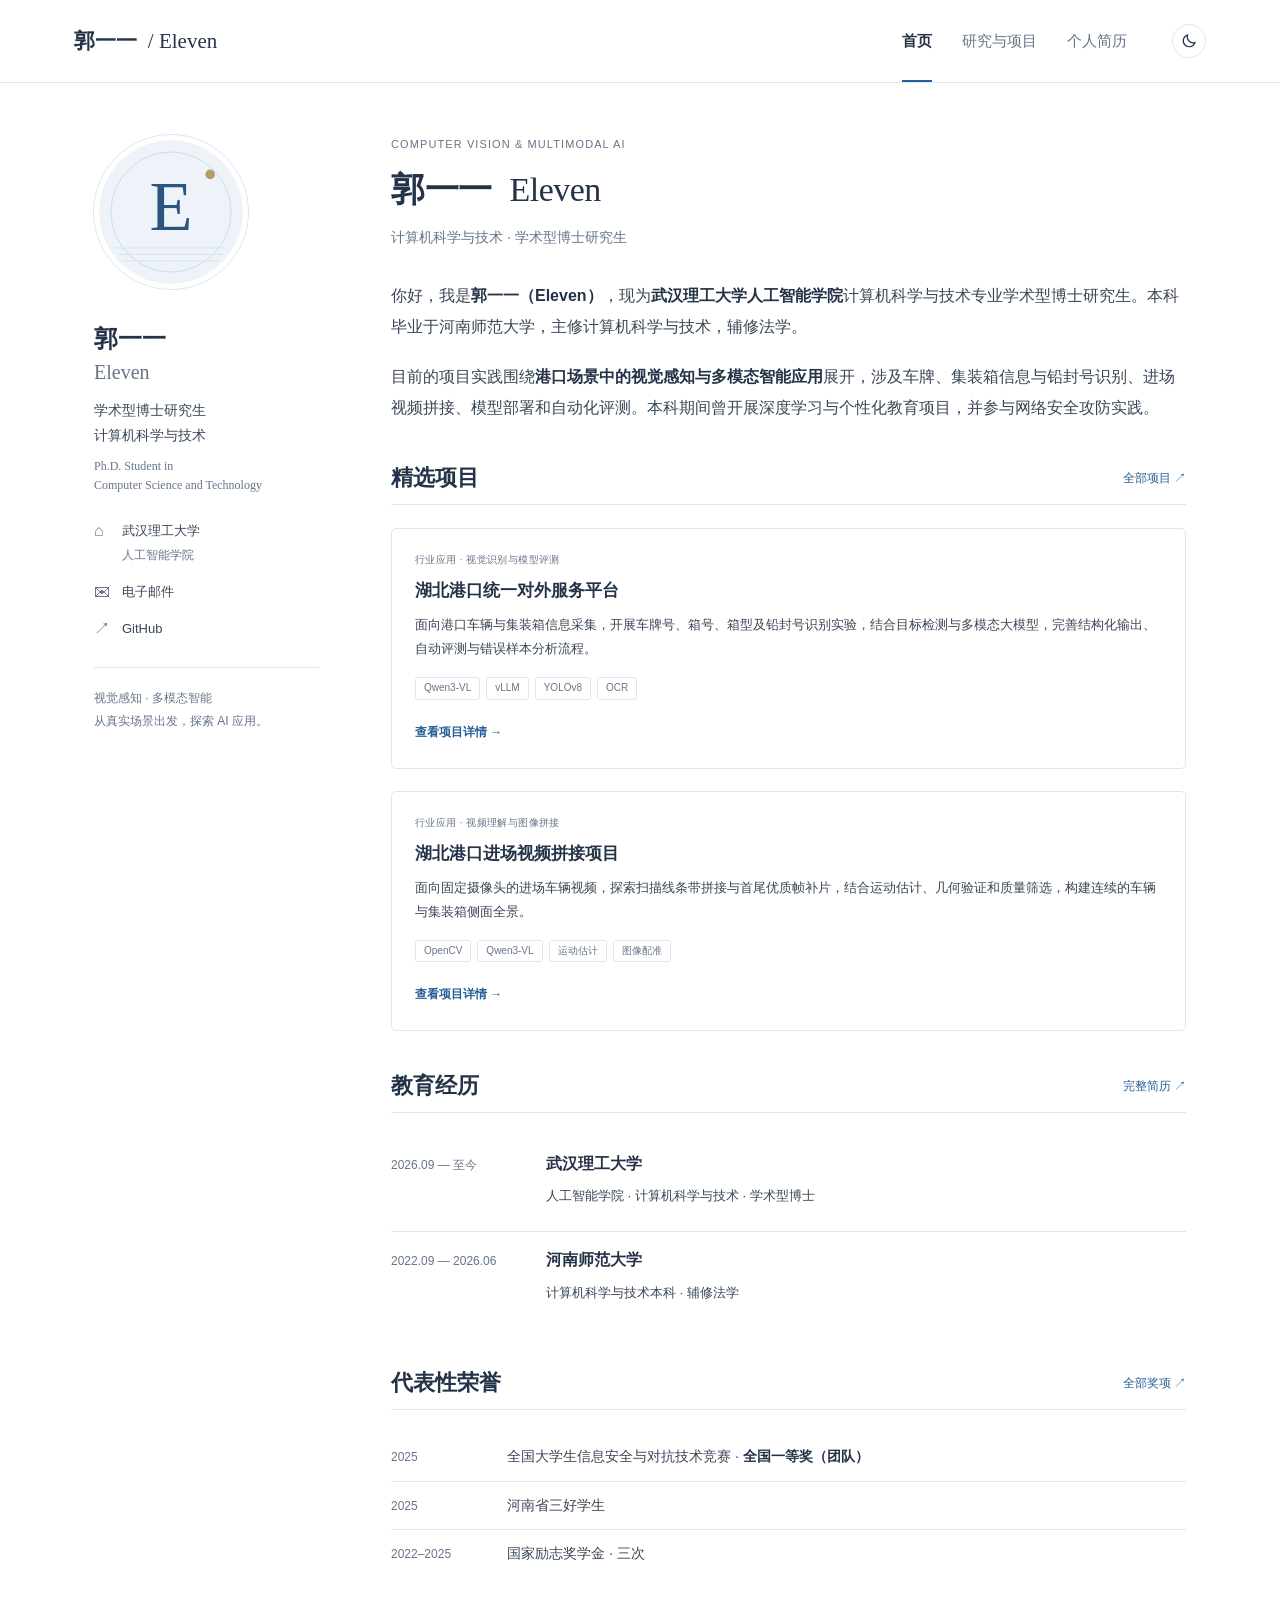
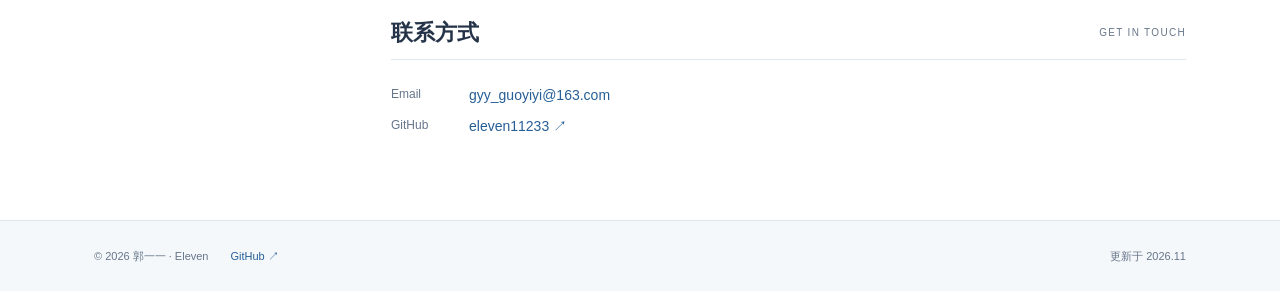
==== index.html @ 4674da3d "Publish Eleven's academic homepage with project details and CV" ====
<!doctype html>
<html lang="zh-CN"><head><meta charset="utf-8"><meta name="viewport" content="width=device-width,initial-scale=1"><meta name="description" content="郭一一 Eleven，武汉理工大学人工智能学院计算机科学与技术学术型博士研究生。"><meta name="color-scheme" content="light dark"><title>首页 · 郭一一 Eleven</title><link rel="icon" href="avatar.svg" type="image/svg+xml"><script src="site.js"></script><link rel="stylesheet" href="style.css"></head>
<body><a class="skip-link" href="#content">跳转到正文</a><header class="masthead"><div class="masthead-inner"><a class="brand" href="index.html">郭一一 <span>/ Eleven</span></a><nav aria-label="主导航"><a href="index.html" aria-current="page">首页</a><a href="research/index.html">研究与项目</a><a href="cv/index.html">个人简历</a></nav><button class="theme-toggle" type="button" aria-label="切换深色模式" aria-pressed="false"><svg width="18" height="18" viewBox="0 0 24 24" fill="none" stroke="currentColor" stroke-width="1.6" aria-hidden="true"><path d="M20 14a8 8 0 0 1-10-10 8 8 0 1 0 10 10Z"/></svg></button></div></header>
<div class="layout"><aside class="profile" aria-label="个人信息"><a href="index.html" class="avatar-link" aria-label="Eleven 首页"><img class="avatar" src="avatar.svg" width="154" height="154" alt="Eleven 的 E 字母头像"></a><div class="identity"><h2>郭一一 <span>Eleven</span></h2><p class="degree">学术型博士研究生<br>计算机科学与技术</p><p class="english-degree">Ph.D. Student in<br>Computer Science and Technology</p></div><div class="profile-links"><p><span class="link-symbol" aria-hidden="true">⌂</span><span>武汉理工大学<br><small>人工智能学院</small></span></p><a href="mailto:gyy_guoyiyi@163.com"><span class="link-symbol" aria-hidden="true">✉</span>电子邮件</a><a href="https://github.com/eleven11233"><span class="link-symbol" aria-hidden="true">↗</span>GitHub</a></div><div class="profile-note">视觉感知 · 多模态智能<br>从真实场景出发，探索 AI 应用。</div></aside>
<main id="content" tabindex="-1"><div class="page-heading"><p class="eyebrow">COMPUTER VISION & MULTIMODAL AI</p><h1>郭一一 <span>Eleven</span></h1><p class="page-subtitle">计算机科学与技术 · 学术型博士研究生</p></div>
<div class="introduction"><p>你好，我是<strong>郭一一（Eleven）</strong>，现为<strong>武汉理工大学人工智能学院</strong>计算机科学与技术专业学术型博士研究生。本科毕业于河南师范大学，主修计算机科学与技术，辅修法学。</p><p>目前的项目实践围绕<strong>港口场景中的视觉感知与多模态智能应用</strong>展开，涉及车牌、集装箱信息与铅封号识别、进场视频拼接、模型部署和自动化评测。本科期间曾开展深度学习与个性化教育项目，并参与网络安全攻防实践。</p></div>
<section aria-labelledby="selected"><div class="section-heading"><h2 id="selected">精选项目</h2><a href="research/index.html">全部项目 ↗</a></div><article class="project-card"><div class="project-body"><p class="eyebrow">行业应用 · 视觉识别与模型评测</p><h3><a href="research/port-vision/index.html">湖北港口统一对外服务平台</a></h3><p>面向港口车辆与集装箱信息采集，开展车牌号、箱号、箱型及铅封号识别实验，结合目标检测与多模态大模型，完善结构化输出、自动评测与错误样本分析流程。</p><ul class="tags" aria-label="技术关键词"><li>Qwen3-VL</li><li>vLLM</li><li>YOLOv8</li><li>OCR</li></ul><a class="text-link" href="research/port-vision/index.html">查看项目详情 →</a></div></article><article class="project-card"><div class="project-body"><p class="eyebrow">行业应用 · 视频理解与图像拼接</p><h3><a href="research/port-stitching/index.html">湖北港口进场视频拼接项目</a></h3><p>面向固定摄像头的进场车辆视频，探索扫描线条带拼接与首尾优质帧补片，结合运动估计、几何验证和质量筛选，构建连续的车辆与集装箱侧面全景。</p><ul class="tags" aria-label="技术关键词"><li>OpenCV</li><li>Qwen3-VL</li><li>运动估计</li><li>图像配准</li></ul><a class="text-link" href="research/port-stitching/index.html">查看项目详情 →</a></div></article></section>
<section aria-labelledby="education"><div class="section-heading"><h2 id="education">教育经历</h2><a href="cv/index.html">完整简历 ↗</a></div><div class="education-row"><span class="date">2026.09 — 至今</span><div><h3>武汉理工大学</h3><p>人工智能学院 · 计算机科学与技术 · 学术型博士</p></div></div><div class="education-row"><span class="date">2022.09 — 2026.06</span><div><h3>河南师范大学</h3><p>计算机科学与技术本科 · 辅修法学</p></div></div></section>
<section aria-labelledby="awards"><div class="section-heading"><h2 id="awards">代表性荣誉</h2><a href="cv/index.html#honors">全部奖项 ↗</a></div><ul class="award-list"><li><span class="award-year">2025</span><span>全国大学生信息安全与对抗技术竞赛 · <strong>全国一等奖（团队）</strong></span></li><li><span class="award-year">2025</span><span>河南省三好学生</span></li><li><span class="award-year">2022–2025</span><span>国家励志奖学金 · 三次</span></li></ul></section>
<section id="contact"><div class="section-heading"><h2>联系方式</h2><span>GET IN TOUCH</span></div><p class="contact-line"><span>Email</span><a href="mailto:gyy_guoyiyi@163.com">gyy_guoyiyi@163.com</a></p><p class="contact-line"><span>GitHub</span><a href="https://github.com/eleven11233">eleven11233 ↗</a></p></section></main></div><footer class="site-footer"><div><span>© 2026 郭一一 · Eleven</span><a href="https://github.com/eleven11233">GitHub ↗</a><span class="updated">更新于 2026.11</span></div></footer></body></html>
---- style.css ----
:root{color-scheme:light;--bg:#fff;--ink:#253348;--text:#394656;--muted:#66758a;--line:#dfe6ee;--soft:#f5f8fb;--accent:#265e96;--hover:#18436f;--header:rgba(255,255,255,.97)}
:root[data-theme="dark"]{color-scheme:dark;--bg:#151b24;--ink:#edf2f8;--text:#c7d1de;--muted:#9eafc3;--line:#354252;--soft:#202b39;--accent:#9ac5f1;--hover:#c6e0ff;--header:rgba(21,27,36,.97)}
*{box-sizing:border-box}html{scroll-behavior:smooth;scroll-padding-top:100px}body{margin:0;background:var(--bg);color:var(--text);font:16px/1.85 "Microsoft YaHei","PingFang SC",sans-serif;-webkit-font-smoothing:antialiased}a{color:var(--accent);text-decoration:none;text-underline-offset:4px}a:hover{color:var(--hover);text-decoration:underline}button{font:inherit;cursor:pointer}button:focus-visible,a:focus-visible{outline:3px solid var(--accent);outline-offset:4px}img{max-width:100%;height:auto}p{margin:0 0 1.15em}strong{font-weight:600;color:var(--ink)}h1,h2,h3{color:var(--ink)}h3{font-size:17px;line-height:1.65;font-weight:600;margin:0 0 9px}ul{padding-left:1.3em}li{padding-left:3px;margin:8px 0}.skip-link{position:fixed;z-index:10;top:-80px;left:15px;padding:8px 15px;background:var(--bg);border:1px solid var(--accent)}.skip-link:focus{top:10px}
.masthead{position:sticky;top:0;z-index:5;background:var(--header);border-bottom:1px solid var(--line)}.masthead-inner{max-width:1200px;margin:auto;min-height:82px;padding:0 34px;display:flex;align-items:center;gap:45px}.brand{color:var(--ink);font-size:21px;font-weight:600;white-space:nowrap}.brand span{font:21px Georgia,serif;font-weight:400;margin-left:5px}.masthead nav{display:flex;gap:30px;margin-left:auto;align-self:stretch}.masthead nav a{display:flex;align-items:center;font-size:15px;color:var(--muted);border-bottom:2px solid transparent;padding-top:2px}.masthead nav a[aria-current]{color:var(--ink);border-color:var(--accent);font-weight:600}.theme-toggle{width:34px;height:34px;display:grid;place-items:center;border:1px solid var(--line);border-radius:50%;background:var(--bg);color:var(--ink)}.theme-toggle:hover{background:var(--soft)}
.layout{display:grid;grid-template-columns:225px minmax(0,1fr);gap:72px;max-width:1160px;margin:52px auto 75px;padding:0 34px}.profile{position:sticky;top:121px;align-self:start}.avatar{display:block;border-radius:50%;margin-bottom:24px;border:5px solid var(--bg);outline:1px solid var(--line)}.avatar-link{display:inline-block}.profile h2{font-size:24px;margin:0 0 14px;line-height:1.3}.profile h2 span{display:block;font:20px Georgia,serif;margin-top:7px;color:var(--muted)}.degree{font-size:14px;line-height:1.8;margin-bottom:9px}.english-degree{font:12px/1.6 Georgia,serif;color:var(--muted);margin-bottom:23px}.profile-links{display:grid;gap:13px;font-size:13px}.profile-links p,.profile-links a{display:flex;align-items:flex-start;gap:10px;margin:0;color:var(--text)}.profile-links small{color:var(--muted);font-size:12px}.link-symbol{display:inline-block;min-width:18px;font-size:16px;line-height:1.5;color:var(--muted)}.profile-note{font-size:12px;line-height:1.9;color:var(--muted);border-top:1px solid var(--line);padding-top:19px;margin-top:26px}
main{min-width:0}main:focus{outline:none}.page-heading{margin:0 0 29px}.eyebrow{font-size:11px;letter-spacing:1.1px;color:var(--muted);margin:0 0 12px;line-height:1.7}h1{font-size:34px;letter-spacing:-.5px;line-height:1.4;margin:0 0 12px;font-weight:600}h1 span{font:34px Georgia,serif;margin-left:9px;font-weight:400}.page-subtitle{color:var(--muted);font-size:14px;margin:0}.introduction{line-height:1.95}.section-heading{display:flex;gap:16px;justify-content:space-between;align-items:center;border-bottom:1px solid var(--line);padding-bottom:10px;margin:39px 0 23px}.section-heading h2{font-size:22px;line-height:1.45;font-weight:600;margin:0}.section-heading>span{font-size:10px;letter-spacing:1.3px;color:var(--muted)}.section-heading>a{font-size:12px}
.project-card{display:block;border:1px solid var(--line);border-radius:5px;overflow:hidden;margin:22px 0;background:var(--bg)}.project-body{padding:22px 23px}.project-body .eyebrow{font-size:10px;letter-spacing:.4px;margin-bottom:9px}.project-body h3{font-size:17px;line-height:1.6}.project-body h3 a{color:var(--ink)}.project-body>p:not(.eyebrow){font-size:13px;line-height:1.85;margin-bottom:14px}.tags{display:flex;list-style:none;flex-wrap:wrap;gap:6px;padding:0;margin:16px 0}.tags li{font-size:10px;color:var(--muted);border:1px solid var(--line);border-radius:3px;padding:2px 8px;margin:0;line-height:1.65}.text-link{display:inline-flex;align-items:center;gap:9px;font-size:12px;font-weight:600}.education-row{display:grid;grid-template-columns:140px minmax(0,1fr);gap:15px;padding:15px 0;border-bottom:1px solid var(--line)}.education-row:last-child{border-bottom:0}.date{font-size:12px;color:var(--muted);padding-top:3px;font-variant-numeric:tabular-nums}.education-row h3{font-size:16px;margin:0 0 7px}.education-row p{font-size:13px;margin:0 0 8px}.award-list{list-style:none;margin:0;padding:0}.award-list li{display:grid;grid-template-columns:100px minmax(0,1fr);gap:16px;font-size:14px;padding:11px 0;margin:0;border-bottom:1px solid var(--line)}.award-list li:last-child{border-bottom:0}.award-year{font-size:12px;color:var(--muted);font-variant-numeric:tabular-nums;padding-top:2px}.contact-line{display:flex;gap:25px;font-size:14px;margin-bottom:5px}.contact-line>span{min-width:53px;color:var(--muted);font-size:12px}.site-footer{border-top:1px solid var(--line);background:var(--soft)}.site-footer>div{max-width:1160px;margin:auto;display:flex;gap:22px;padding:25px 34px;font-size:11px;color:var(--muted)}.updated{margin-left:auto}
.back-link{font-size:12px;display:inline-block;margin-bottom:25px}.detail-heading h1{font-size:30px;margin-top:7px}.lead{font-size:16px;line-height:1.95}.work-list{list-style:none;counter-reset:work;padding:0}.work-list>li{counter-increment:work;position:relative;padding-left:40px;margin:25px 0}.work-list>li::before{content:counter(work,decimal-leading-zero);position:absolute;left:0;top:3px;color:var(--accent);font:16px Georgia,serif}.work-list h3{font-size:17px}.work-list p{font-size:14px}.flow{display:flex;flex-wrap:wrap;gap:9px;margin:22px 0}.flow span{border:1px solid var(--line);background:var(--soft);padding:8px 12px;font-size:12px}.flow span:not(:last-child)::after{content:' →';margin-left:7px;color:var(--muted)}.metrics{display:grid;grid-template-columns:1fr 1fr;border-top:1px solid var(--line);border-bottom:1px solid var(--line);padding:24px 0;margin:18px 0}.metrics>div{display:flex;flex-direction:column;padding:0 20px}.metrics>div+div{border-left:1px solid var(--line)}.metrics strong{font:42px/1.3 Georgia,serif;color:var(--accent)}.metrics small{font-size:14px;margin-left:5px}.metrics span{font-size:12px;color:var(--muted);margin-top:6px}.caption{font-size:12px;color:var(--muted);line-height:1.85}.table-wrap{overflow-x:auto}table{border-collapse:collapse;width:100%;font-size:13px}th,td{border-bottom:1px solid var(--line);padding:12px 10px;text-align:left;vertical-align:top}thead{background:var(--soft)}th{font-weight:600;color:var(--ink)}table caption{text-align:left;font-size:12px;color:var(--muted);padding:0 0 10px}.next-project{display:flex;flex-direction:column;gap:6px;border-top:1px solid var(--line);margin-top:45px;padding-top:20px;font-size:11px;color:var(--muted)}.next-project span{font-size:15px;color:var(--accent)}.experience{margin-bottom:29px;padding-bottom:25px;border-bottom:1px solid var(--line)}.experience p,.experience li{font-size:14px}.experience .eyebrow,.meta{font-size:12px;color:var(--muted)}.experience:last-child{border-bottom:0}.print-button{display:inline-block;font-size:12px;color:var(--accent);background:var(--bg);border:1px solid var(--line);border-radius:3px;padding:6px 12px;margin-top:19px}#education article{margin:20px 0}#honors>ul{font-size:14px}#skills p,#service p{font-size:14px}
@media(min-width:1500px){.layout{margin-top:65px}}
@media(max-width:1020px){.layout{gap:35px;grid-template-columns:195px minmax(0,1fr)}.project-body{padding:18px}.project-body h3{font-size:16px}.masthead-inner{gap:25px}}
@media(max-width:760px){.masthead-inner{padding:0 22px;min-height:69px;gap:17px;flex-wrap:wrap}.brand,.brand span{font-size:18px}.masthead nav{gap:20px}.masthead nav a{font-size:13px}.layout{padding:0 24px;grid-template-columns:1fr;gap:35px;margin-top:30px}.profile{position:static;display:grid;grid-template-columns:105px 1fr;gap:0 21px;padding-bottom:23px;border-bottom:1px solid var(--line)}.avatar{width:100px;height:100px;margin:0}.profile h2{font-size:22px;margin-top:2px;margin-bottom:7px}.profile h2 span{display:inline;font-size:18px;margin-left:8px}.degree{font-size:12px;margin-bottom:0}.english-degree,.profile-note{display:none}.profile-links{grid-column:1/-1;display:flex;flex-wrap:wrap;gap:20px;margin-top:17px;font-size:12px}.profile-links p{flex-grow:1}.profile-links small{display:none}.profile-links p br{display:none}h1{font-size:30px}h1 span{font-size:30px}.site-footer>div{padding:22px 24px}.detail-heading h1{font-size:27px}}
@media(max-width:520px){.masthead-inner{padding:13px 20px;gap:8px 12px}.masthead nav{order:3;width:100%;gap:27px;margin-left:0;height:36px}.theme-toggle{margin-left:auto}.masthead nav a{font-size:13px}.layout{padding:0 21px;margin:25px auto 50px;gap:28px}.page-heading{margin-bottom:23px}.eyebrow{font-size:9px}h1,h1 span{font-size:28px}.section-heading{margin-top:31px}.section-heading h2{font-size:20px}.section-heading>span{font-size:8px;letter-spacing:.7px}.project-body{padding:21px}.project-body h3{font-size:18px}.project-body>p:not(.eyebrow){font-size:14px}.education-row{grid-template-columns:1fr;gap:5px}.award-list li{grid-template-columns:75px minmax(0,1fr);gap:12px}.award-year{font-size:11px}.site-footer>div{flex-wrap:wrap;gap:10px 20px}.updated{margin-left:0}.profile-links{gap:14px}.metrics strong{font-size:32px}.metrics>div{padding:0 12px}.detail-heading h1{font-size:25px}}
@media(prefers-reduced-motion:reduce){html{scroll-behavior:auto}}
@media print{:root,:root[data-theme="dark"]{--bg:white;--ink:#111;--text:#222;--muted:#555;--line:#ddd;--soft:#fafafa;--accent:#222}.masthead,.profile,.site-footer,.print-button,.back-link,.next-project,.skip-link{display:none!important}.layout{display:block;margin:0;padding:0}body{font-size:11px;line-height:1.6}h1{font-size:25px}.page-heading{margin-bottom:15px}.section-heading{margin:20px 0 12px}.section-heading h2{font-size:17px}.experience p,.experience li,#honors>ul,#skills p,#service p{font-size:11px}.experience{margin-bottom:15px;padding-bottom:12px}h2,h3{break-after:avoid}.education-row,.award-list li{break-inside:avoid}a{color:#222;text-decoration:none}@page{size:A4;margin:16mm}}
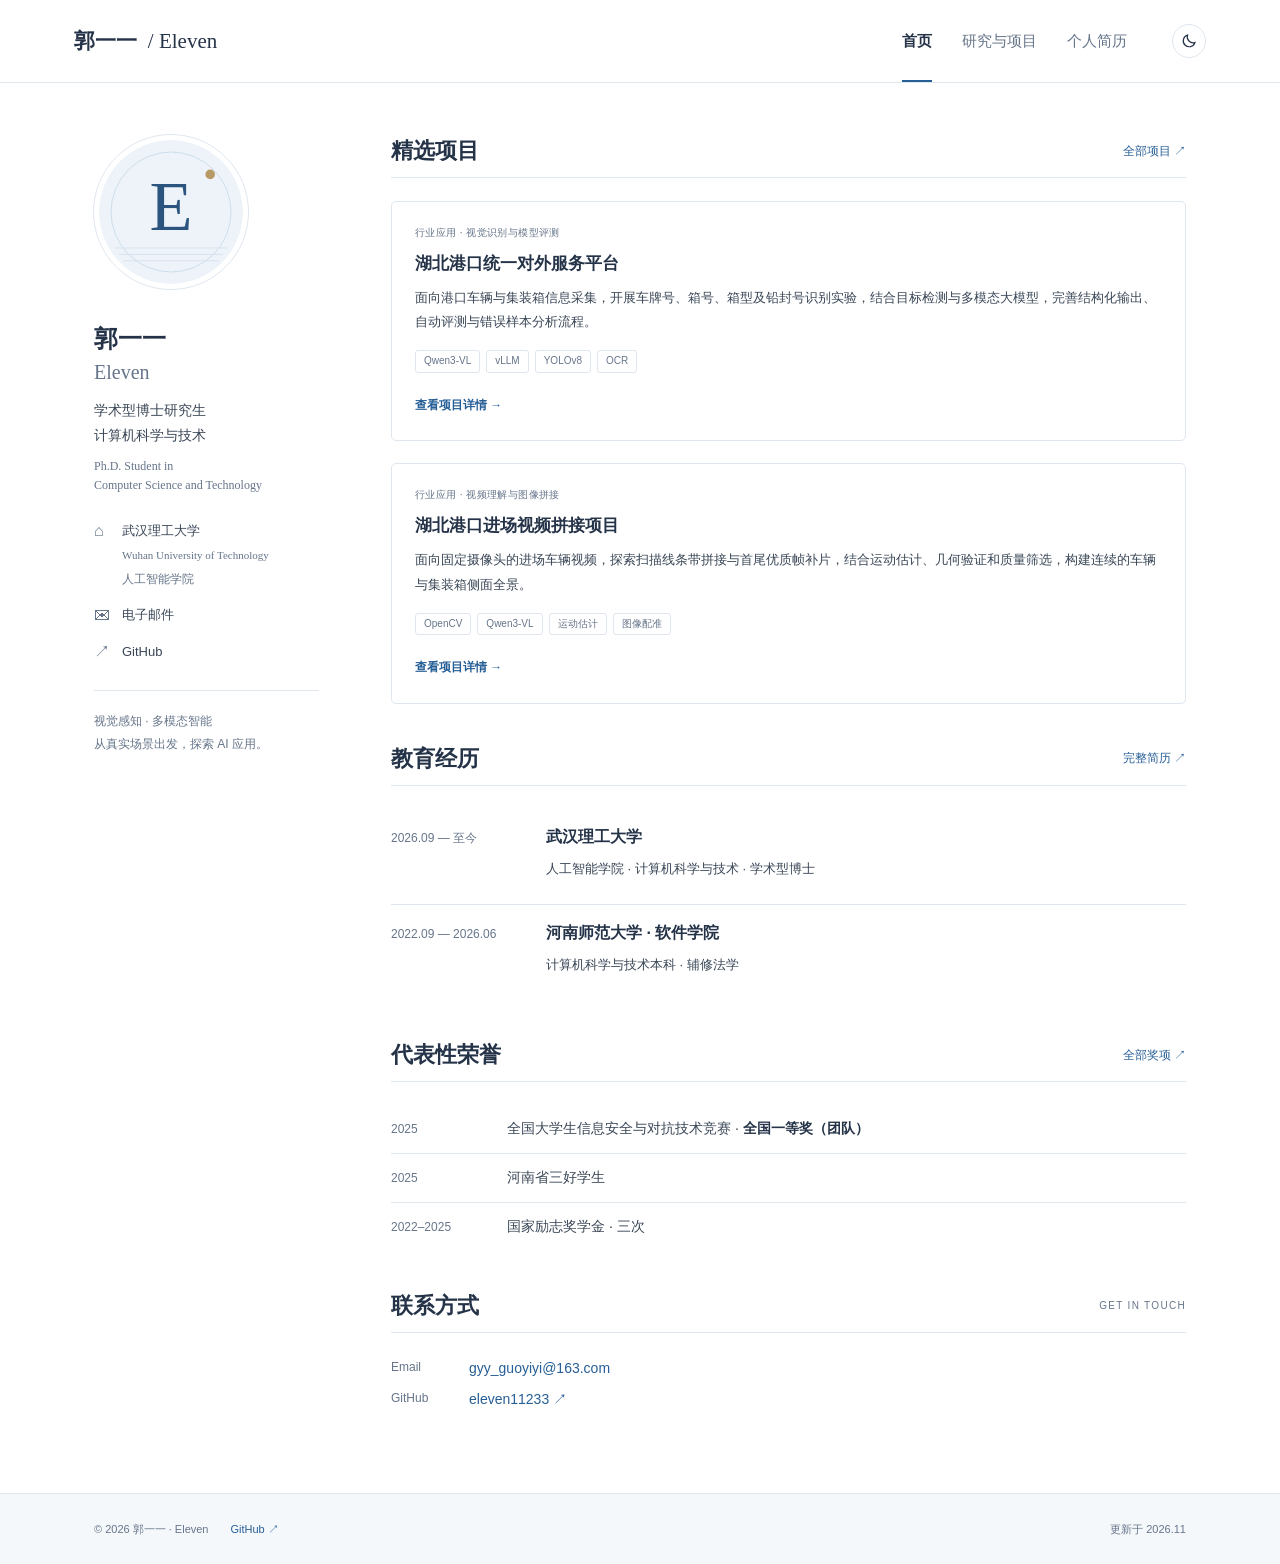
==== commit a7498d50: "Simplify homepage and update university affiliations" ====
--- a/index.html
+++ b/index.html
@@ -1,10 +1,9 @@
 <!doctype html>
 <html lang="zh-CN"><head><meta charset="utf-8"><meta name="viewport" content="width=device-width,initial-scale=1"><meta name="description" content="郭一一 Eleven，武汉理工大学人工智能学院计算机科学与技术学术型博士研究生。"><meta name="color-scheme" content="light dark"><title>首页 · 郭一一 Eleven</title><link rel="icon" href="avatar.svg" type="image/svg+xml"><script src="site.js"></script><link rel="stylesheet" href="style.css"></head>
 <body><a class="skip-link" href="#content">跳转到正文</a><header class="masthead"><div class="masthead-inner"><a class="brand" href="index.html">郭一一 <span>/ Eleven</span></a><nav aria-label="主导航"><a href="index.html" aria-current="page">首页</a><a href="research/index.html">研究与项目</a><a href="cv/index.html">个人简历</a></nav><button class="theme-toggle" type="button" aria-label="切换深色模式" aria-pressed="false"><svg width="18" height="18" viewBox="0 0 24 24" fill="none" stroke="currentColor" stroke-width="1.6" aria-hidden="true"><path d="M20 14a8 8 0 0 1-10-10 8 8 0 1 0 10 10Z"/></svg></button></div></header>
-<div class="layout"><aside class="profile" aria-label="个人信息"><a href="index.html" class="avatar-link" aria-label="Eleven 首页"><img class="avatar" src="avatar.svg" width="154" height="154" alt="Eleven 的 E 字母头像"></a><div class="identity"><h2>郭一一 <span>Eleven</span></h2><p class="degree">学术型博士研究生<br>计算机科学与技术</p><p class="english-degree">Ph.D. Student in<br>Computer Science and Technology</p></div><div class="profile-links"><p><span class="link-symbol" aria-hidden="true">⌂</span><span>武汉理工大学<br><small>人工智能学院</small></span></p><a href="mailto:gyy_guoyiyi@163.com"><span class="link-symbol" aria-hidden="true">✉</span>电子邮件</a><a href="https://github.com/eleven11233"><span class="link-symbol" aria-hidden="true">↗</span>GitHub</a></div><div class="profile-note">视觉感知 · 多模态智能<br>从真实场景出发，探索 AI 应用。</div></aside>
-<main id="content" tabindex="-1"><div class="page-heading"><p class="eyebrow">COMPUTER VISION & MULTIMODAL AI</p><h1>郭一一 <span>Eleven</span></h1><p class="page-subtitle">计算机科学与技术 · 学术型博士研究生</p></div>
-<div class="introduction"><p>你好，我是<strong>郭一一（Eleven）</strong>，现为<strong>武汉理工大学人工智能学院</strong>计算机科学与技术专业学术型博士研究生。本科毕业于河南师范大学，主修计算机科学与技术，辅修法学。</p><p>目前的项目实践围绕<strong>港口场景中的视觉感知与多模态智能应用</strong>展开，涉及车牌、集装箱信息与铅封号识别、进场视频拼接、模型部署和自动化评测。本科期间曾开展深度学习与个性化教育项目，并参与网络安全攻防实践。</p></div>
+<div class="layout"><aside class="profile" aria-label="个人信息"><a href="index.html" class="avatar-link" aria-label="Eleven 首页"><img class="avatar" src="avatar.svg" width="154" height="154" alt="Eleven 的 E 字母头像"></a><div class="identity"><h2>郭一一 <span>Eleven</span></h2><p class="degree">学术型博士研究生<br>计算机科学与技术</p><p class="english-degree">Ph.D. Student in<br>Computer Science and Technology</p></div><div class="profile-links"><p><span class="link-symbol" aria-hidden="true">⌂</span><span class="school-name">武汉理工大学<span class="school-en" lang="en">Wuhan University of Technology</span><small>人工智能学院</small></span></p><a href="mailto:gyy_guoyiyi@163.com"><span class="link-symbol" aria-hidden="true">✉</span>电子邮件</a><a href="https://github.com/eleven11233"><span class="link-symbol" aria-hidden="true">↗</span>GitHub</a></div><div class="profile-note">视觉感知 · 多模态智能<br>从真实场景出发，探索 AI 应用。</div></aside>
+<main id="content" tabindex="-1"><h1 class="sr-only">郭一一 Eleven 个人主页</h1>
 <section aria-labelledby="selected"><div class="section-heading"><h2 id="selected">精选项目</h2><a href="research/index.html">全部项目 ↗</a></div><article class="project-card"><div class="project-body"><p class="eyebrow">行业应用 · 视觉识别与模型评测</p><h3><a href="research/port-vision/index.html">湖北港口统一对外服务平台</a></h3><p>面向港口车辆与集装箱信息采集，开展车牌号、箱号、箱型及铅封号识别实验，结合目标检测与多模态大模型，完善结构化输出、自动评测与错误样本分析流程。</p><ul class="tags" aria-label="技术关键词"><li>Qwen3-VL</li><li>vLLM</li><li>YOLOv8</li><li>OCR</li></ul><a class="text-link" href="research/port-vision/index.html">查看项目详情 →</a></div></article><article class="project-card"><div class="project-body"><p class="eyebrow">行业应用 · 视频理解与图像拼接</p><h3><a href="research/port-stitching/index.html">湖北港口进场视频拼接项目</a></h3><p>面向固定摄像头的进场车辆视频，探索扫描线条带拼接与首尾优质帧补片，结合运动估计、几何验证和质量筛选，构建连续的车辆与集装箱侧面全景。</p><ul class="tags" aria-label="技术关键词"><li>OpenCV</li><li>Qwen3-VL</li><li>运动估计</li><li>图像配准</li></ul><a class="text-link" href="research/port-stitching/index.html">查看项目详情 →</a></div></article></section>
-<section aria-labelledby="education"><div class="section-heading"><h2 id="education">教育经历</h2><a href="cv/index.html">完整简历 ↗</a></div><div class="education-row"><span class="date">2026.09 — 至今</span><div><h3>武汉理工大学</h3><p>人工智能学院 · 计算机科学与技术 · 学术型博士</p></div></div><div class="education-row"><span class="date">2022.09 — 2026.06</span><div><h3>河南师范大学</h3><p>计算机科学与技术本科 · 辅修法学</p></div></div></section>
+<section aria-labelledby="education"><div class="section-heading"><h2 id="education">教育经历</h2><a href="cv/index.html">完整简历 ↗</a></div><div class="education-row"><span class="date">2026.09 — 至今</span><div><h3>武汉理工大学</h3><p>人工智能学院 · 计算机科学与技术 · 学术型博士</p></div></div><div class="education-row"><span class="date">2022.09 — 2026.06</span><div><h3>河南师范大学 · 软件学院</h3><p>计算机科学与技术本科 · 辅修法学</p></div></div></section>
 <section aria-labelledby="awards"><div class="section-heading"><h2 id="awards">代表性荣誉</h2><a href="cv/index.html#honors">全部奖项 ↗</a></div><ul class="award-list"><li><span class="award-year">2025</span><span>全国大学生信息安全与对抗技术竞赛 · <strong>全国一等奖（团队）</strong></span></li><li><span class="award-year">2025</span><span>河南省三好学生</span></li><li><span class="award-year">2022–2025</span><span>国家励志奖学金 · 三次</span></li></ul></section>
 <section id="contact"><div class="section-heading"><h2>联系方式</h2><span>GET IN TOUCH</span></div><p class="contact-line"><span>Email</span><a href="mailto:gyy_guoyiyi@163.com">gyy_guoyiyi@163.com</a></p><p class="contact-line"><span>GitHub</span><a href="https://github.com/eleven11233">eleven11233 ↗</a></p></section></main></div><footer class="site-footer"><div><span>© 2026 郭一一 · Eleven</span><a href="https://github.com/eleven11233">GitHub ↗</a><span class="updated">更新于 2026.11</span></div></footer></body></html>
--- a/style.css
+++ b/style.css
@@ -12,3 +12,10 @@
 @media(max-width:520px){.masthead-inner{padding:13px 20px;gap:8px 12px}.masthead nav{order:3;width:100%;gap:27px;margin-left:0;height:36px}.theme-toggle{margin-left:auto}.masthead nav a{font-size:13px}.layout{padding:0 21px;margin:25px auto 50px;gap:28px}.page-heading{margin-bottom:23px}.eyebrow{font-size:9px}h1,h1 span{font-size:28px}.section-heading{margin-top:31px}.section-heading h2{font-size:20px}.section-heading>span{font-size:8px;letter-spacing:.7px}.project-body{padding:21px}.project-body h3{font-size:18px}.project-body>p:not(.eyebrow){font-size:14px}.education-row{grid-template-columns:1fr;gap:5px}.award-list li{grid-template-columns:75px minmax(0,1fr);gap:12px}.award-year{font-size:11px}.site-footer>div{flex-wrap:wrap;gap:10px 20px}.updated{margin-left:0}.profile-links{gap:14px}.metrics strong{font-size:32px}.metrics>div{padding:0 12px}.detail-heading h1{font-size:25px}}
 @media(prefers-reduced-motion:reduce){html{scroll-behavior:auto}}
 @media print{:root,:root[data-theme="dark"]{--bg:white;--ink:#111;--text:#222;--muted:#555;--line:#ddd;--soft:#fafafa;--accent:#222}.masthead,.profile,.site-footer,.print-button,.back-link,.next-project,.skip-link{display:none!important}.layout{display:block;margin:0;padding:0}body{font-size:11px;line-height:1.6}h1{font-size:25px}.page-heading{margin-bottom:15px}.section-heading{margin:20px 0 12px}.section-heading h2{font-size:17px}.experience p,.experience li,#honors>ul,#skills p,#service p{font-size:11px}.experience{margin-bottom:15px;padding-bottom:12px}h2,h3{break-after:avoid}.education-row,.award-list li{break-inside:avoid}a{color:#222;text-decoration:none}@page{size:A4;margin:16mm}}
+
+/* Compact homepage and bilingual university affiliation. */
+.sr-only{position:absolute;width:1px;height:1px;padding:0;margin:-1px;overflow:hidden;clip:rect(0,0,0,0);white-space:nowrap;border:0}
+.profile-links .school-en{display:block;margin:4px 0;font:11px/1.6 Georgia,serif;color:var(--muted)}
+.profile-links .school-name small{display:block}
+main>.sr-only+section>.section-heading{margin-top:0}
+@media(max-width:760px){.profile-links>p{flex-basis:100%}.profile-links .school-en{margin:2px 0}}
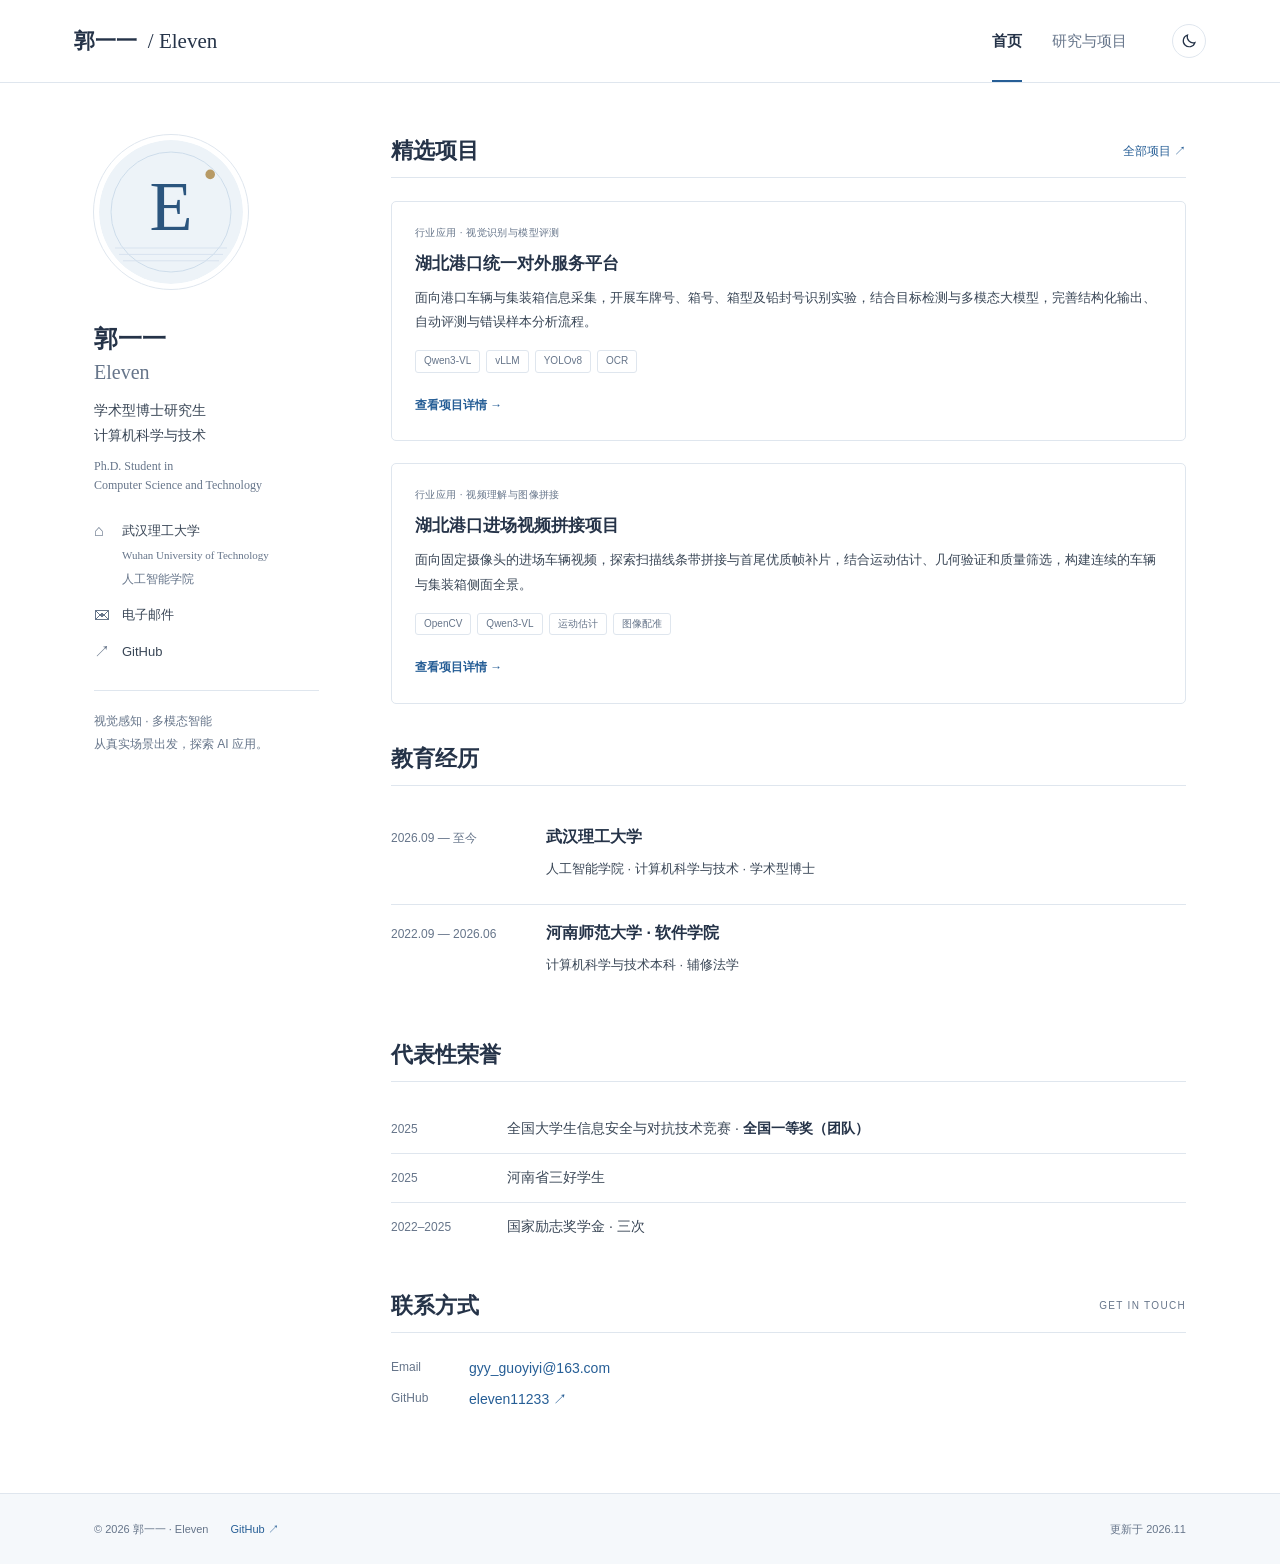
==== commit 10e86ccf: "Remove CV page and its navigation links" ====
--- a/index.html
+++ b/index.html
@@ -1,9 +1,9 @@
 <!doctype html>
 <html lang="zh-CN"><head><meta charset="utf-8"><meta name="viewport" content="width=device-width,initial-scale=1"><meta name="description" content="郭一一 Eleven，武汉理工大学人工智能学院计算机科学与技术学术型博士研究生。"><meta name="color-scheme" content="light dark"><title>首页 · 郭一一 Eleven</title><link rel="icon" href="avatar.svg" type="image/svg+xml"><script src="site.js"></script><link rel="stylesheet" href="style.css"></head>
-<body><a class="skip-link" href="#content">跳转到正文</a><header class="masthead"><div class="masthead-inner"><a class="brand" href="index.html">郭一一 <span>/ Eleven</span></a><nav aria-label="主导航"><a href="index.html" aria-current="page">首页</a><a href="research/index.html">研究与项目</a><a href="cv/index.html">个人简历</a></nav><button class="theme-toggle" type="button" aria-label="切换深色模式" aria-pressed="false"><svg width="18" height="18" viewBox="0 0 24 24" fill="none" stroke="currentColor" stroke-width="1.6" aria-hidden="true"><path d="M20 14a8 8 0 0 1-10-10 8 8 0 1 0 10 10Z"/></svg></button></div></header>
+<body><a class="skip-link" href="#content">跳转到正文</a><header class="masthead"><div class="masthead-inner"><a class="brand" href="index.html">郭一一 <span>/ Eleven</span></a><nav aria-label="主导航"><a href="index.html" aria-current="page">首页</a><a href="research/index.html">研究与项目</a></nav><button class="theme-toggle" type="button" aria-label="切换深色模式" aria-pressed="false"><svg width="18" height="18" viewBox="0 0 24 24" fill="none" stroke="currentColor" stroke-width="1.6" aria-hidden="true"><path d="M20 14a8 8 0 0 1-10-10 8 8 0 1 0 10 10Z"/></svg></button></div></header>
 <div class="layout"><aside class="profile" aria-label="个人信息"><a href="index.html" class="avatar-link" aria-label="Eleven 首页"><img class="avatar" src="avatar.svg" width="154" height="154" alt="Eleven 的 E 字母头像"></a><div class="identity"><h2>郭一一 <span>Eleven</span></h2><p class="degree">学术型博士研究生<br>计算机科学与技术</p><p class="english-degree">Ph.D. Student in<br>Computer Science and Technology</p></div><div class="profile-links"><p><span class="link-symbol" aria-hidden="true">⌂</span><span class="school-name">武汉理工大学<span class="school-en" lang="en">Wuhan University of Technology</span><small>人工智能学院</small></span></p><a href="mailto:gyy_guoyiyi@163.com"><span class="link-symbol" aria-hidden="true">✉</span>电子邮件</a><a href="https://github.com/eleven11233"><span class="link-symbol" aria-hidden="true">↗</span>GitHub</a></div><div class="profile-note">视觉感知 · 多模态智能<br>从真实场景出发，探索 AI 应用。</div></aside>
 <main id="content" tabindex="-1"><h1 class="sr-only">郭一一 Eleven 个人主页</h1>
 <section aria-labelledby="selected"><div class="section-heading"><h2 id="selected">精选项目</h2><a href="research/index.html">全部项目 ↗</a></div><article class="project-card"><div class="project-body"><p class="eyebrow">行业应用 · 视觉识别与模型评测</p><h3><a href="research/port-vision/index.html">湖北港口统一对外服务平台</a></h3><p>面向港口车辆与集装箱信息采集，开展车牌号、箱号、箱型及铅封号识别实验，结合目标检测与多模态大模型，完善结构化输出、自动评测与错误样本分析流程。</p><ul class="tags" aria-label="技术关键词"><li>Qwen3-VL</li><li>vLLM</li><li>YOLOv8</li><li>OCR</li></ul><a class="text-link" href="research/port-vision/index.html">查看项目详情 →</a></div></article><article class="project-card"><div class="project-body"><p class="eyebrow">行业应用 · 视频理解与图像拼接</p><h3><a href="research/port-stitching/index.html">湖北港口进场视频拼接项目</a></h3><p>面向固定摄像头的进场车辆视频，探索扫描线条带拼接与首尾优质帧补片，结合运动估计、几何验证和质量筛选，构建连续的车辆与集装箱侧面全景。</p><ul class="tags" aria-label="技术关键词"><li>OpenCV</li><li>Qwen3-VL</li><li>运动估计</li><li>图像配准</li></ul><a class="text-link" href="research/port-stitching/index.html">查看项目详情 →</a></div></article></section>
-<section aria-labelledby="education"><div class="section-heading"><h2 id="education">教育经历</h2><a href="cv/index.html">完整简历 ↗</a></div><div class="education-row"><span class="date">2026.09 — 至今</span><div><h3>武汉理工大学</h3><p>人工智能学院 · 计算机科学与技术 · 学术型博士</p></div></div><div class="education-row"><span class="date">2022.09 — 2026.06</span><div><h3>河南师范大学 · 软件学院</h3><p>计算机科学与技术本科 · 辅修法学</p></div></div></section>
-<section aria-labelledby="awards"><div class="section-heading"><h2 id="awards">代表性荣誉</h2><a href="cv/index.html#honors">全部奖项 ↗</a></div><ul class="award-list"><li><span class="award-year">2025</span><span>全国大学生信息安全与对抗技术竞赛 · <strong>全国一等奖（团队）</strong></span></li><li><span class="award-year">2025</span><span>河南省三好学生</span></li><li><span class="award-year">2022–2025</span><span>国家励志奖学金 · 三次</span></li></ul></section>
+<section aria-labelledby="education"><div class="section-heading"><h2 id="education">教育经历</h2></div><div class="education-row"><span class="date">2026.09 — 至今</span><div><h3>武汉理工大学</h3><p>人工智能学院 · 计算机科学与技术 · 学术型博士</p></div></div><div class="education-row"><span class="date">2022.09 — 2026.06</span><div><h3>河南师范大学 · 软件学院</h3><p>计算机科学与技术本科 · 辅修法学</p></div></div></section>
+<section aria-labelledby="awards"><div class="section-heading"><h2 id="awards">代表性荣誉</h2></div><ul class="award-list"><li><span class="award-year">2025</span><span>全国大学生信息安全与对抗技术竞赛 · <strong>全国一等奖（团队）</strong></span></li><li><span class="award-year">2025</span><span>河南省三好学生</span></li><li><span class="award-year">2022–2025</span><span>国家励志奖学金 · 三次</span></li></ul></section>
 <section id="contact"><div class="section-heading"><h2>联系方式</h2><span>GET IN TOUCH</span></div><p class="contact-line"><span>Email</span><a href="mailto:gyy_guoyiyi@163.com">gyy_guoyiyi@163.com</a></p><p class="contact-line"><span>GitHub</span><a href="https://github.com/eleven11233">eleven11233 ↗</a></p></section></main></div><footer class="site-footer"><div><span>© 2026 郭一一 · Eleven</span><a href="https://github.com/eleven11233">GitHub ↗</a><span class="updated">更新于 2026.11</span></div></footer></body></html>
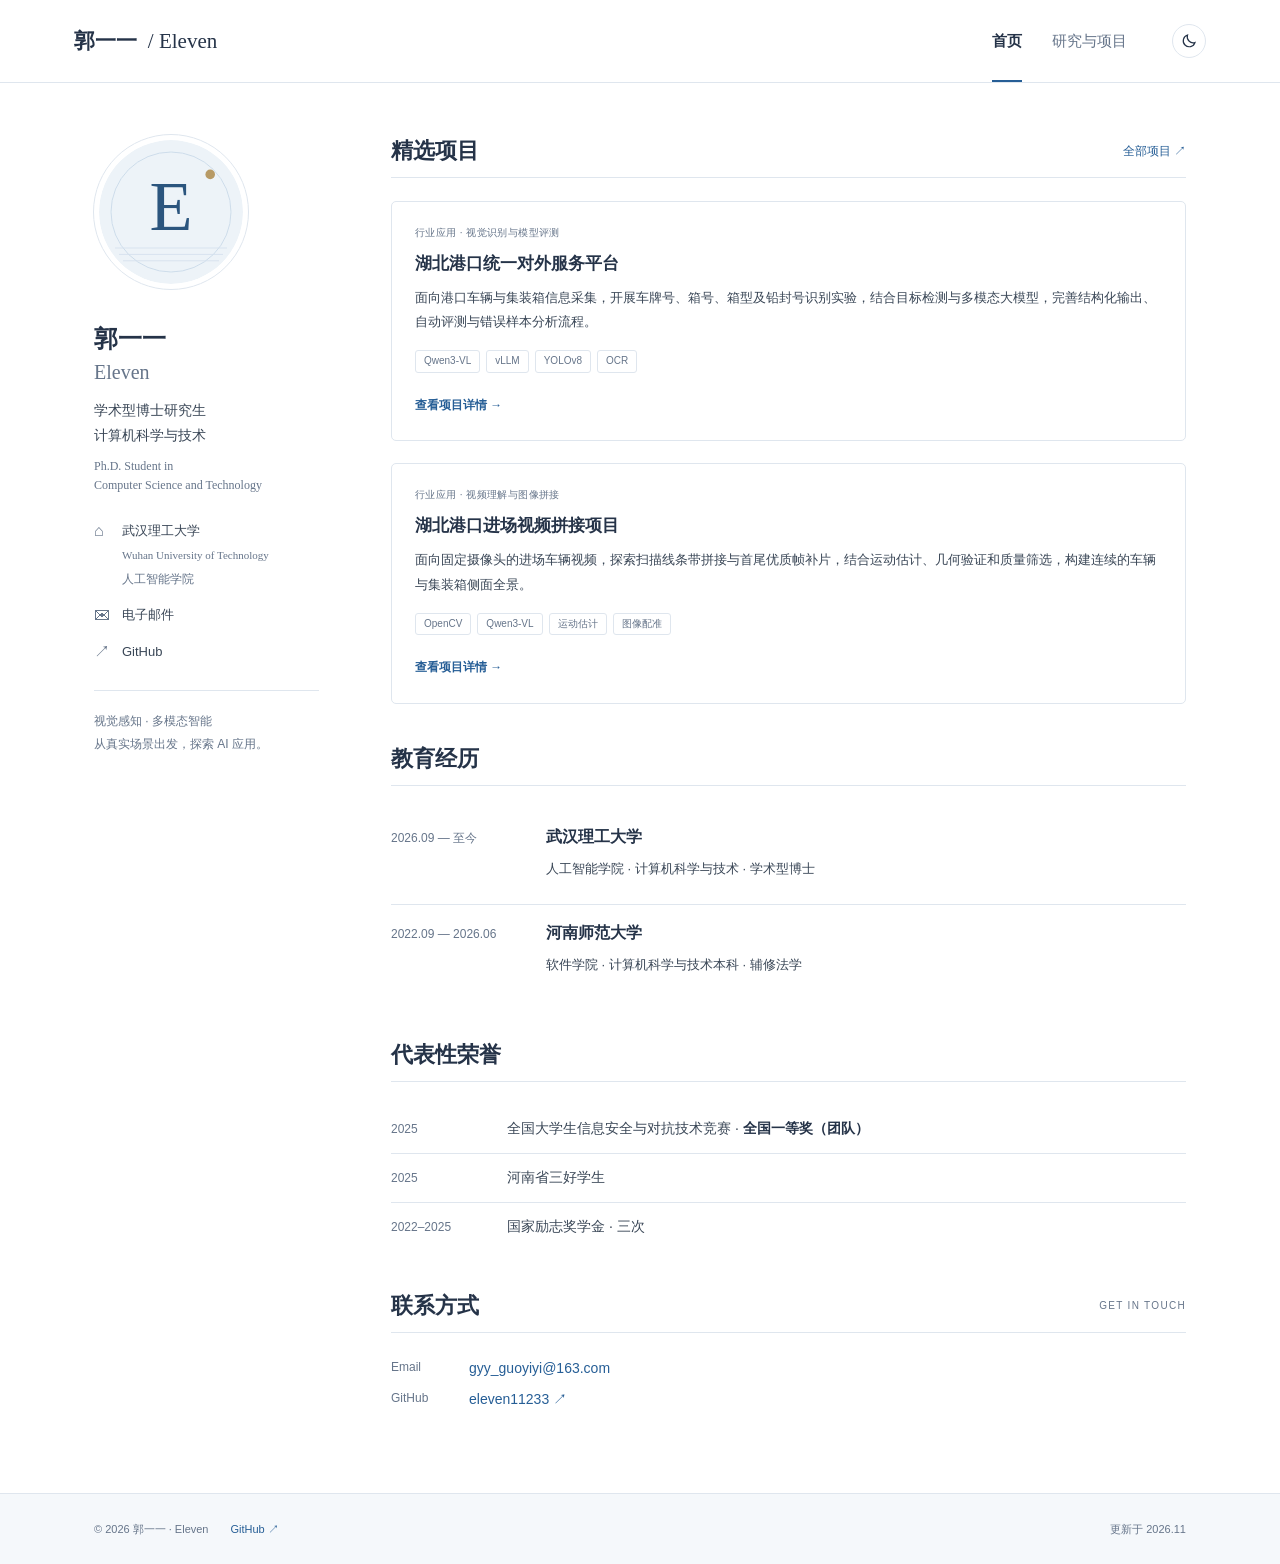
==== commit 07294e09: "Match undergraduate education layout to doctoral entry" ====
--- a/index.html
+++ b/index.html
@@ -4,6 +4,6 @@
 <div class="layout"><aside class="profile" aria-label="个人信息"><a href="index.html" class="avatar-link" aria-label="Eleven 首页"><img class="avatar" src="avatar.svg" width="154" height="154" alt="Eleven 的 E 字母头像"></a><div class="identity"><h2>郭一一 <span>Eleven</span></h2><p class="degree">学术型博士研究生<br>计算机科学与技术</p><p class="english-degree">Ph.D. Student in<br>Computer Science and Technology</p></div><div class="profile-links"><p><span class="link-symbol" aria-hidden="true">⌂</span><span class="school-name">武汉理工大学<span class="school-en" lang="en">Wuhan University of Technology</span><small>人工智能学院</small></span></p><a href="mailto:gyy_guoyiyi@163.com"><span class="link-symbol" aria-hidden="true">✉</span>电子邮件</a><a href="https://github.com/eleven11233"><span class="link-symbol" aria-hidden="true">↗</span>GitHub</a></div><div class="profile-note">视觉感知 · 多模态智能<br>从真实场景出发，探索 AI 应用。</div></aside>
 <main id="content" tabindex="-1"><h1 class="sr-only">郭一一 Eleven 个人主页</h1>
 <section aria-labelledby="selected"><div class="section-heading"><h2 id="selected">精选项目</h2><a href="research/index.html">全部项目 ↗</a></div><article class="project-card"><div class="project-body"><p class="eyebrow">行业应用 · 视觉识别与模型评测</p><h3><a href="research/port-vision/index.html">湖北港口统一对外服务平台</a></h3><p>面向港口车辆与集装箱信息采集，开展车牌号、箱号、箱型及铅封号识别实验，结合目标检测与多模态大模型，完善结构化输出、自动评测与错误样本分析流程。</p><ul class="tags" aria-label="技术关键词"><li>Qwen3-VL</li><li>vLLM</li><li>YOLOv8</li><li>OCR</li></ul><a class="text-link" href="research/port-vision/index.html">查看项目详情 →</a></div></article><article class="project-card"><div class="project-body"><p class="eyebrow">行业应用 · 视频理解与图像拼接</p><h3><a href="research/port-stitching/index.html">湖北港口进场视频拼接项目</a></h3><p>面向固定摄像头的进场车辆视频，探索扫描线条带拼接与首尾优质帧补片，结合运动估计、几何验证和质量筛选，构建连续的车辆与集装箱侧面全景。</p><ul class="tags" aria-label="技术关键词"><li>OpenCV</li><li>Qwen3-VL</li><li>运动估计</li><li>图像配准</li></ul><a class="text-link" href="research/port-stitching/index.html">查看项目详情 →</a></div></article></section>
-<section aria-labelledby="education"><div class="section-heading"><h2 id="education">教育经历</h2></div><div class="education-row"><span class="date">2026.09 — 至今</span><div><h3>武汉理工大学</h3><p>人工智能学院 · 计算机科学与技术 · 学术型博士</p></div></div><div class="education-row"><span class="date">2022.09 — 2026.06</span><div><h3>河南师范大学 · 软件学院</h3><p>计算机科学与技术本科 · 辅修法学</p></div></div></section>
+<section aria-labelledby="education"><div class="section-heading"><h2 id="education">教育经历</h2></div><div class="education-row"><span class="date">2026.09 — 至今</span><div><h3>武汉理工大学</h3><p>人工智能学院 · 计算机科学与技术 · 学术型博士</p></div></div><div class="education-row"><span class="date">2022.09 — 2026.06</span><div><h3>河南师范大学</h3><p>软件学院 · 计算机科学与技术本科 · 辅修法学</p></div></div></section>
 <section aria-labelledby="awards"><div class="section-heading"><h2 id="awards">代表性荣誉</h2></div><ul class="award-list"><li><span class="award-year">2025</span><span>全国大学生信息安全与对抗技术竞赛 · <strong>全国一等奖（团队）</strong></span></li><li><span class="award-year">2025</span><span>河南省三好学生</span></li><li><span class="award-year">2022–2025</span><span>国家励志奖学金 · 三次</span></li></ul></section>
 <section id="contact"><div class="section-heading"><h2>联系方式</h2><span>GET IN TOUCH</span></div><p class="contact-line"><span>Email</span><a href="mailto:gyy_guoyiyi@163.com">gyy_guoyiyi@163.com</a></p><p class="contact-line"><span>GitHub</span><a href="https://github.com/eleven11233">eleven11233 ↗</a></p></section></main></div><footer class="site-footer"><div><span>© 2026 郭一一 · Eleven</span><a href="https://github.com/eleven11233">GitHub ↗</a><span class="updated">更新于 2026.11</span></div></footer></body></html>
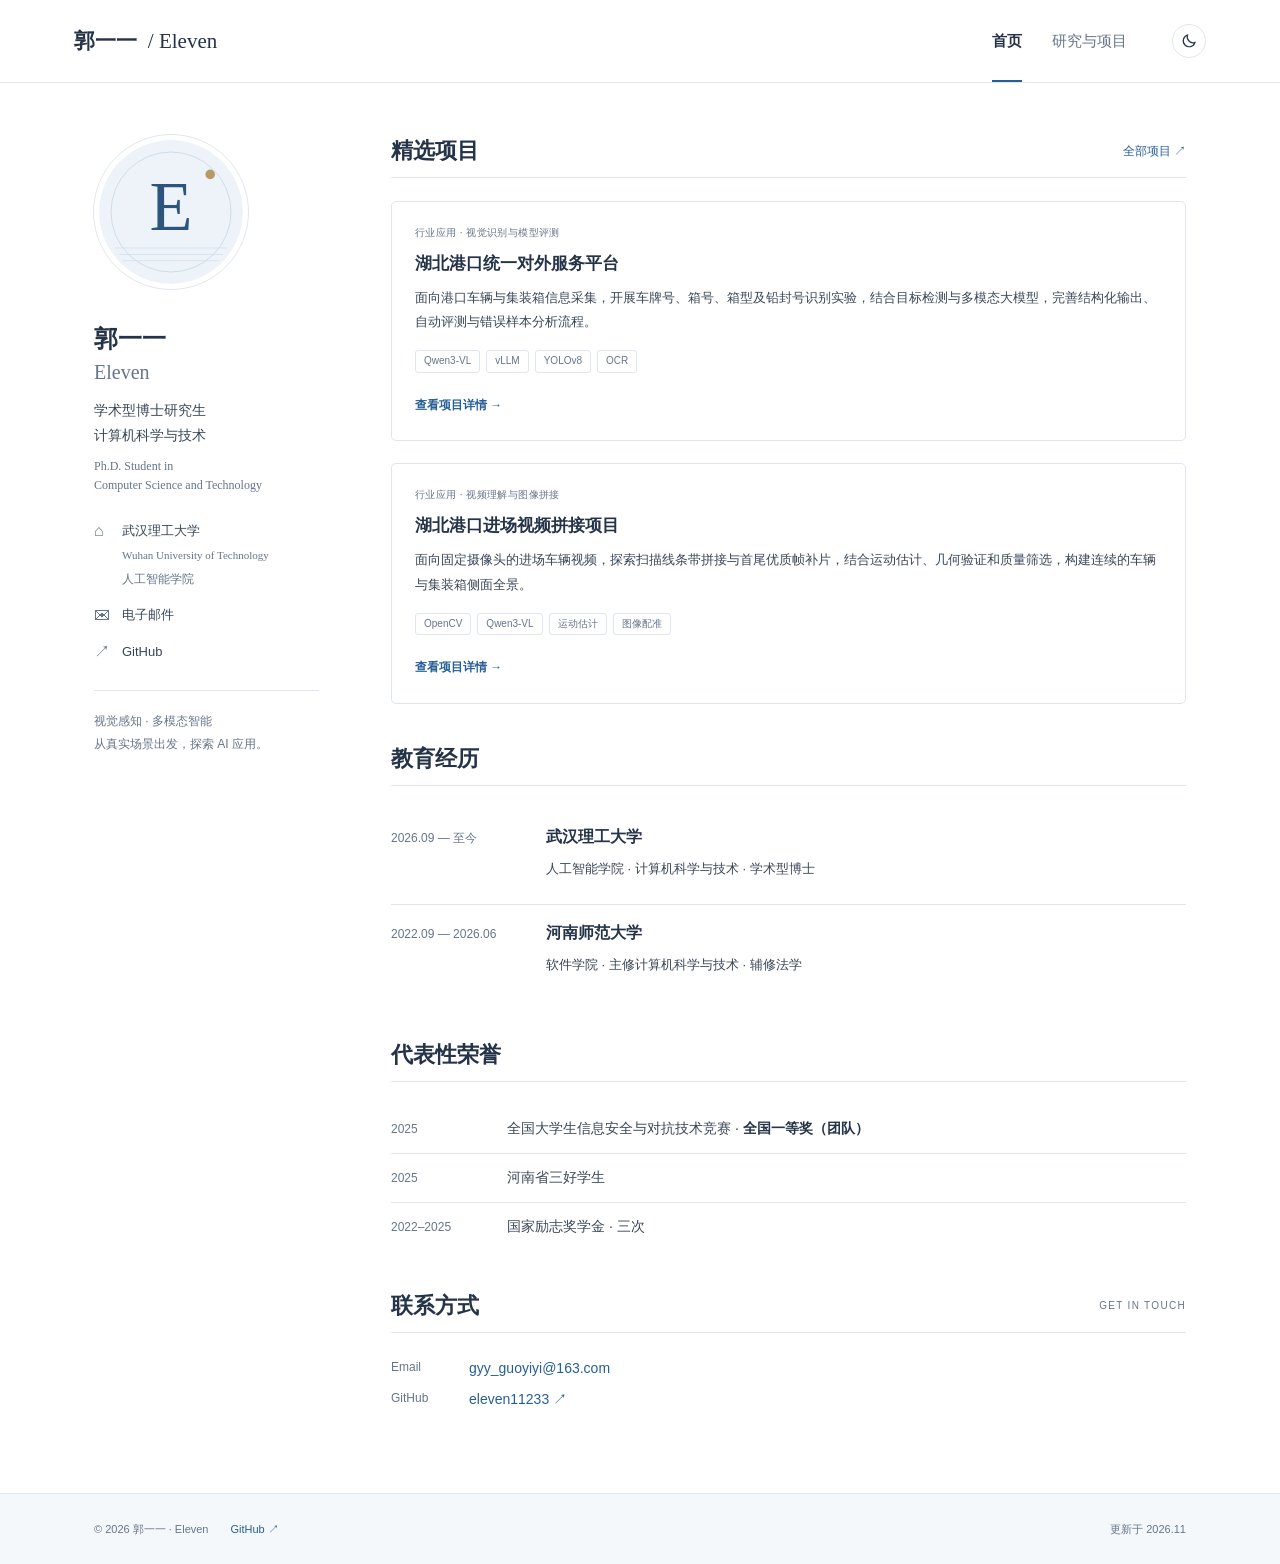
==== commit a3f2bca3: "Clarify undergraduate major and minor" ====
--- a/index.html
+++ b/index.html
@@ -4,6 +4,6 @@
 <div class="layout"><aside class="profile" aria-label="个人信息"><a href="index.html" class="avatar-link" aria-label="Eleven 首页"><img class="avatar" src="avatar.svg" width="154" height="154" alt="Eleven 的 E 字母头像"></a><div class="identity"><h2>郭一一 <span>Eleven</span></h2><p class="degree">学术型博士研究生<br>计算机科学与技术</p><p class="english-degree">Ph.D. Student in<br>Computer Science and Technology</p></div><div class="profile-links"><p><span class="link-symbol" aria-hidden="true">⌂</span><span class="school-name">武汉理工大学<span class="school-en" lang="en">Wuhan University of Technology</span><small>人工智能学院</small></span></p><a href="mailto:gyy_guoyiyi@163.com"><span class="link-symbol" aria-hidden="true">✉</span>电子邮件</a><a href="https://github.com/eleven11233"><span class="link-symbol" aria-hidden="true">↗</span>GitHub</a></div><div class="profile-note">视觉感知 · 多模态智能<br>从真实场景出发，探索 AI 应用。</div></aside>
 <main id="content" tabindex="-1"><h1 class="sr-only">郭一一 Eleven 个人主页</h1>
 <section aria-labelledby="selected"><div class="section-heading"><h2 id="selected">精选项目</h2><a href="research/index.html">全部项目 ↗</a></div><article class="project-card"><div class="project-body"><p class="eyebrow">行业应用 · 视觉识别与模型评测</p><h3><a href="research/port-vision/index.html">湖北港口统一对外服务平台</a></h3><p>面向港口车辆与集装箱信息采集，开展车牌号、箱号、箱型及铅封号识别实验，结合目标检测与多模态大模型，完善结构化输出、自动评测与错误样本分析流程。</p><ul class="tags" aria-label="技术关键词"><li>Qwen3-VL</li><li>vLLM</li><li>YOLOv8</li><li>OCR</li></ul><a class="text-link" href="research/port-vision/index.html">查看项目详情 →</a></div></article><article class="project-card"><div class="project-body"><p class="eyebrow">行业应用 · 视频理解与图像拼接</p><h3><a href="research/port-stitching/index.html">湖北港口进场视频拼接项目</a></h3><p>面向固定摄像头的进场车辆视频，探索扫描线条带拼接与首尾优质帧补片，结合运动估计、几何验证和质量筛选，构建连续的车辆与集装箱侧面全景。</p><ul class="tags" aria-label="技术关键词"><li>OpenCV</li><li>Qwen3-VL</li><li>运动估计</li><li>图像配准</li></ul><a class="text-link" href="research/port-stitching/index.html">查看项目详情 →</a></div></article></section>
-<section aria-labelledby="education"><div class="section-heading"><h2 id="education">教育经历</h2></div><div class="education-row"><span class="date">2026.09 — 至今</span><div><h3>武汉理工大学</h3><p>人工智能学院 · 计算机科学与技术 · 学术型博士</p></div></div><div class="education-row"><span class="date">2022.09 — 2026.06</span><div><h3>河南师范大学</h3><p>软件学院 · 计算机科学与技术本科 · 辅修法学</p></div></div></section>
+<section aria-labelledby="education"><div class="section-heading"><h2 id="education">教育经历</h2></div><div class="education-row"><span class="date">2026.09 — 至今</span><div><h3>武汉理工大学</h3><p>人工智能学院 · 计算机科学与技术 · 学术型博士</p></div></div><div class="education-row"><span class="date">2022.09 — 2026.06</span><div><h3>河南师范大学</h3><p>软件学院 · 主修计算机科学与技术 · 辅修法学</p></div></div></section>
 <section aria-labelledby="awards"><div class="section-heading"><h2 id="awards">代表性荣誉</h2></div><ul class="award-list"><li><span class="award-year">2025</span><span>全国大学生信息安全与对抗技术竞赛 · <strong>全国一等奖（团队）</strong></span></li><li><span class="award-year">2025</span><span>河南省三好学生</span></li><li><span class="award-year">2022–2025</span><span>国家励志奖学金 · 三次</span></li></ul></section>
 <section id="contact"><div class="section-heading"><h2>联系方式</h2><span>GET IN TOUCH</span></div><p class="contact-line"><span>Email</span><a href="mailto:gyy_guoyiyi@163.com">gyy_guoyiyi@163.com</a></p><p class="contact-line"><span>GitHub</span><a href="https://github.com/eleven11233">eleven11233 ↗</a></p></section></main></div><footer class="site-footer"><div><span>© 2026 郭一一 · Eleven</span><a href="https://github.com/eleven11233">GitHub ↗</a><span class="updated">更新于 2026.11</span></div></footer></body></html>
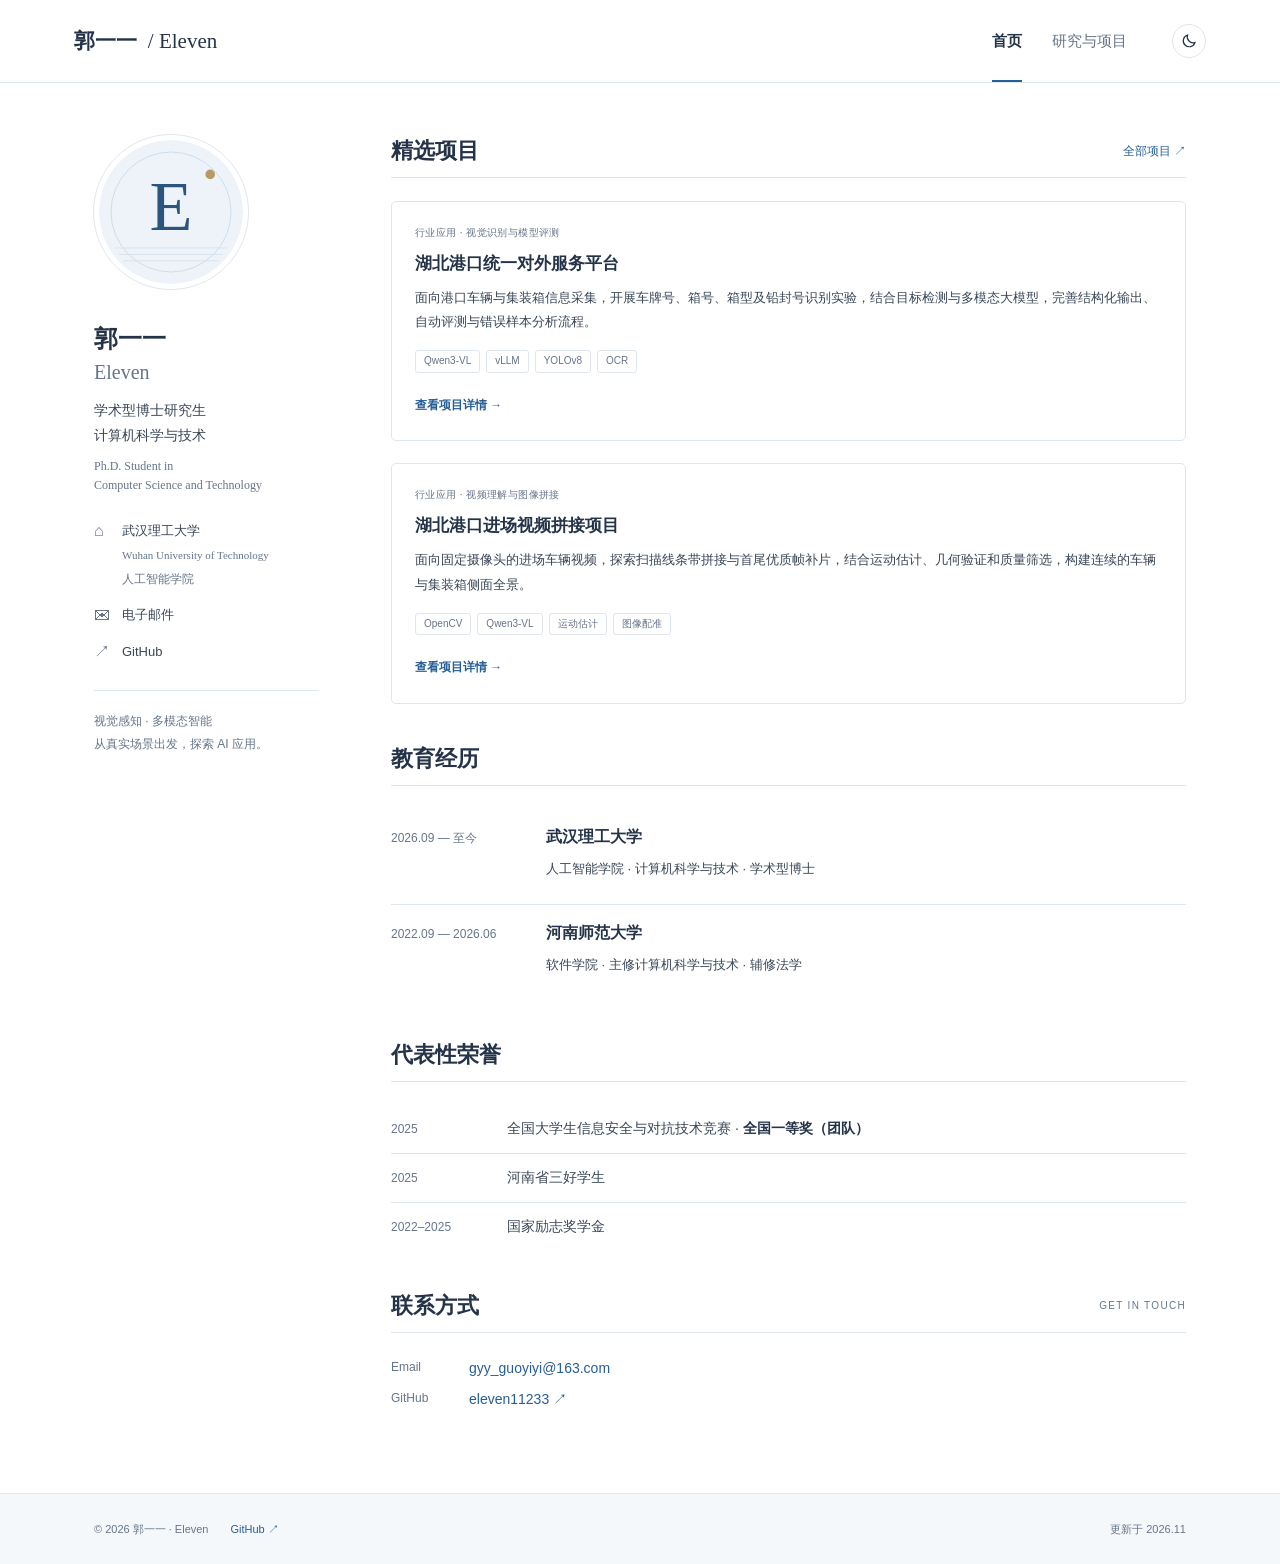
==== commit ed0ecf82: "Remove scholarship repetition count" ====
--- a/index.html
+++ b/index.html
@@ -5,5 +5,5 @@
 <main id="content" tabindex="-1"><h1 class="sr-only">郭一一 Eleven 个人主页</h1>
 <section aria-labelledby="selected"><div class="section-heading"><h2 id="selected">精选项目</h2><a href="research/index.html">全部项目 ↗</a></div><article class="project-card"><div class="project-body"><p class="eyebrow">行业应用 · 视觉识别与模型评测</p><h3><a href="research/port-vision/index.html">湖北港口统一对外服务平台</a></h3><p>面向港口车辆与集装箱信息采集，开展车牌号、箱号、箱型及铅封号识别实验，结合目标检测与多模态大模型，完善结构化输出、自动评测与错误样本分析流程。</p><ul class="tags" aria-label="技术关键词"><li>Qwen3-VL</li><li>vLLM</li><li>YOLOv8</li><li>OCR</li></ul><a class="text-link" href="research/port-vision/index.html">查看项目详情 →</a></div></article><article class="project-card"><div class="project-body"><p class="eyebrow">行业应用 · 视频理解与图像拼接</p><h3><a href="research/port-stitching/index.html">湖北港口进场视频拼接项目</a></h3><p>面向固定摄像头的进场车辆视频，探索扫描线条带拼接与首尾优质帧补片，结合运动估计、几何验证和质量筛选，构建连续的车辆与集装箱侧面全景。</p><ul class="tags" aria-label="技术关键词"><li>OpenCV</li><li>Qwen3-VL</li><li>运动估计</li><li>图像配准</li></ul><a class="text-link" href="research/port-stitching/index.html">查看项目详情 →</a></div></article></section>
 <section aria-labelledby="education"><div class="section-heading"><h2 id="education">教育经历</h2></div><div class="education-row"><span class="date">2026.09 — 至今</span><div><h3>武汉理工大学</h3><p>人工智能学院 · 计算机科学与技术 · 学术型博士</p></div></div><div class="education-row"><span class="date">2022.09 — 2026.06</span><div><h3>河南师范大学</h3><p>软件学院 · 主修计算机科学与技术 · 辅修法学</p></div></div></section>
-<section aria-labelledby="awards"><div class="section-heading"><h2 id="awards">代表性荣誉</h2></div><ul class="award-list"><li><span class="award-year">2025</span><span>全国大学生信息安全与对抗技术竞赛 · <strong>全国一等奖（团队）</strong></span></li><li><span class="award-year">2025</span><span>河南省三好学生</span></li><li><span class="award-year">2022–2025</span><span>国家励志奖学金 · 三次</span></li></ul></section>
+<section aria-labelledby="awards"><div class="section-heading"><h2 id="awards">代表性荣誉</h2></div><ul class="award-list"><li><span class="award-year">2025</span><span>全国大学生信息安全与对抗技术竞赛 · <strong>全国一等奖（团队）</strong></span></li><li><span class="award-year">2025</span><span>河南省三好学生</span></li><li><span class="award-year">2022–2025</span><span>国家励志奖学金</span></li></ul></section>
 <section id="contact"><div class="section-heading"><h2>联系方式</h2><span>GET IN TOUCH</span></div><p class="contact-line"><span>Email</span><a href="mailto:gyy_guoyiyi@163.com">gyy_guoyiyi@163.com</a></p><p class="contact-line"><span>GitHub</span><a href="https://github.com/eleven11233">eleven11233 ↗</a></p></section></main></div><footer class="site-footer"><div><span>© 2026 郭一一 · Eleven</span><a href="https://github.com/eleven11233">GitHub ↗</a><span class="updated">更新于 2026.11</span></div></footer></body></html>
